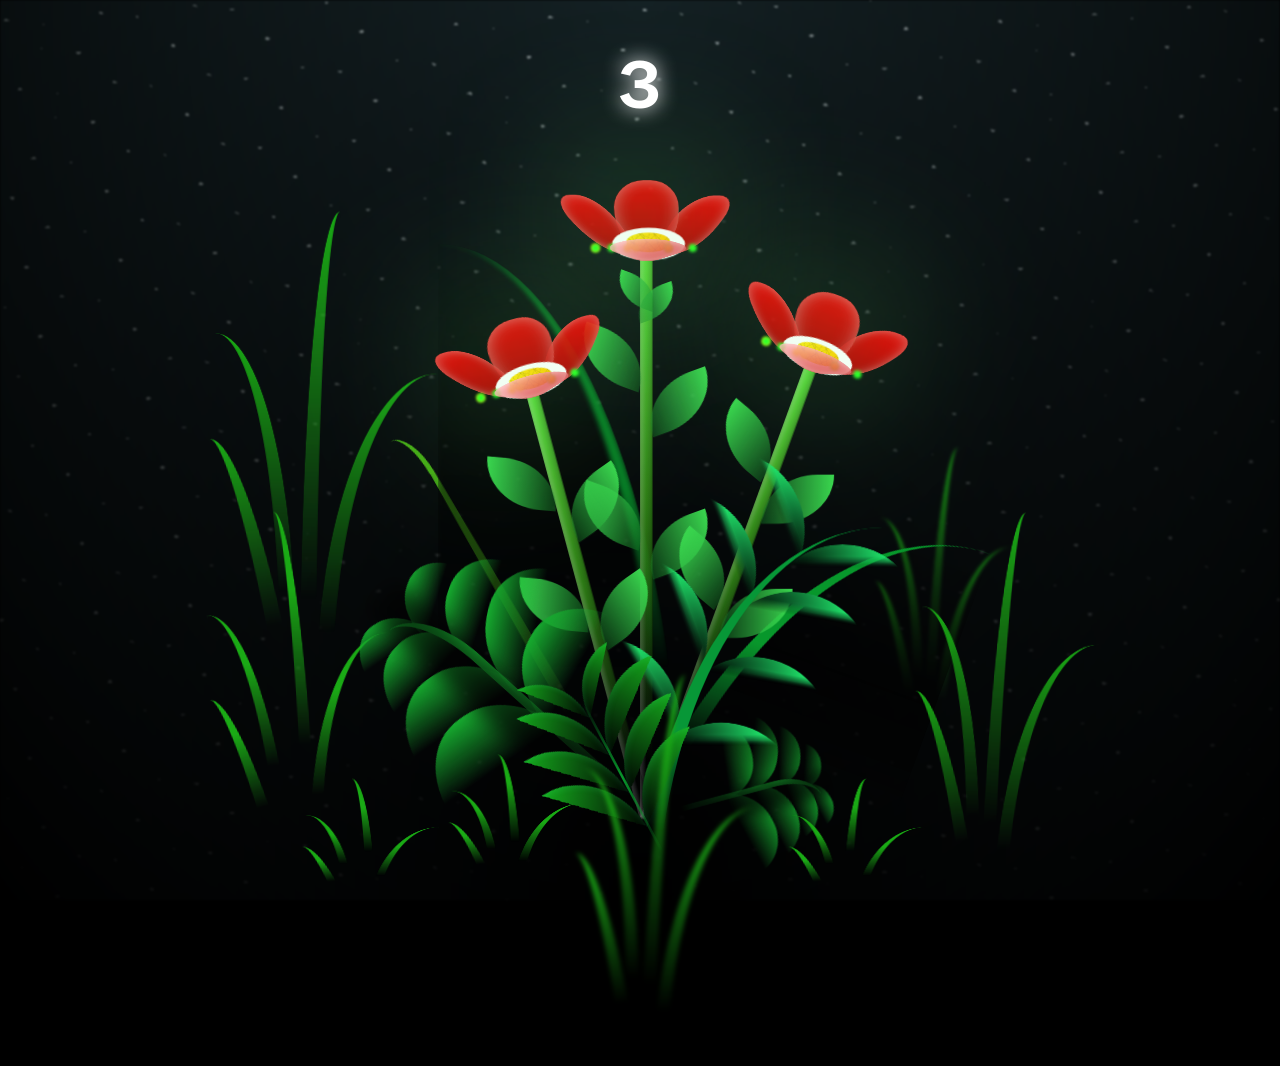
==== flower.html @ 524aa18c "init" ====
<!DOCTYPE html>
<html lang="en">

<head>
  <meta charset="UTF-8">
  <meta http-equiv="X-UA-Compatible" content="IE=edge">
  <meta name="viewport" content="width=device-width, initial-scale=1.0">
  <link rel="shortcut icon" href="images/flowers.png" type="image/x-icon">
  <link rel="stylesheet" href="css/style.css">

  <!-- Document Title -->
  <title>Flowers</title>
</head>

<body class="not-loaded">
  <!-- Background -->
  <div class="night"></div>

  <!-- Flower -->
  <div class="flowers">
    <div class="flower flower--1">
      <div class="flower__leafs flower__leafs--1">
        <div class="flower__leaf flower__leaf--1"></div>
        <div class="flower__leaf flower__leaf--2"></div>
        <div class="flower__leaf flower__leaf--3"></div>
        <div class="flower__leaf flower__leaf--4"></div>
        <div class="flower__white-circle"></div>

        <div class="flower__light flower__light--1"></div>
        <div class="flower__light flower__light--2"></div>
        <div class="flower__light flower__light--3"></div>
        <div class="flower__light flower__light--4"></div>
        <div class="flower__light flower__light--5"></div>
        <div class="flower__light flower__light--6"></div>
        <div class="flower__light flower__light--7"></div>
        <div class="flower__light flower__light--8"></div>

      </div>
      <div class="flower__line">
        <div class="flower__line__leaf flower__line__leaf--1"></div>
        <div class="flower__line__leaf flower__line__leaf--2"></div>
        <div class="flower__line__leaf flower__line__leaf--3"></div>
        <div class="flower__line__leaf flower__line__leaf--4"></div>
        <div class="flower__line__leaf flower__line__leaf--5"></div>
        <div class="flower__line__leaf flower__line__leaf--6"></div>
      </div>
    </div>

    <div class="flower flower--2">
      <div class="flower__leafs flower__leafs--2">
        <div class="flower__leaf flower__leaf--1"></div>
        <div class="flower__leaf flower__leaf--2"></div>
        <div class="flower__leaf flower__leaf--3"></div>
        <div class="flower__leaf flower__leaf--4"></div>
        <div class="flower__white-circle"></div>

        <div class="flower__light flower__light--1"></div>
        <div class="flower__light flower__light--2"></div>
        <div class="flower__light flower__light--3"></div>
        <div class="flower__light flower__light--4"></div>
        <div class="flower__light flower__light--5"></div>
        <div class="flower__light flower__light--6"></div>
        <div class="flower__light flower__light--7"></div>
        <div class="flower__light flower__light--8"></div>

      </div>
      <div class="flower__line">
        <div class="flower__line__leaf flower__line__leaf--1"></div>
        <div class="flower__line__leaf flower__line__leaf--2"></div>
        <div class="flower__line__leaf flower__line__leaf--3"></div>
        <div class="flower__line__leaf flower__line__leaf--4"></div>
      </div>
    </div>

    <div class="flower flower--3">
      <div class="flower__leafs flower__leafs--3">
        <div class="flower__leaf flower__leaf--1"></div>
        <div class="flower__leaf flower__leaf--2"></div>
        <div class="flower__leaf flower__leaf--3"></div>
        <div class="flower__leaf flower__leaf--4"></div>
        <div class="flower__white-circle"></div>

        <div class="flower__light flower__light--1"></div>
        <div class="flower__light flower__light--2"></div>
        <div class="flower__light flower__light--3"></div>
        <div class="flower__light flower__light--4"></div>
        <div class="flower__light flower__light--5"></div>
        <div class="flower__light flower__light--6"></div>
        <div class="flower__light flower__light--7"></div>
        <div class="flower__light flower__light--8"></div>

      </div>
      <div class="flower__line">
        <div class="flower__line__leaf flower__line__leaf--1"></div>
        <div class="flower__line__leaf flower__line__leaf--2"></div>
        <div class="flower__line__leaf flower__line__leaf--3"></div>
        <div class="flower__line__leaf flower__line__leaf--4"></div>
      </div>
    </div>

    <div class="grow-ans" style="--d:1.2s">
      <div class="flower__g-long">
        <div class="flower__g-long__top"></div>
        <div class="flower__g-long__bottom"></div>
      </div>
    </div>

    <div class="growing-grass">
      <div class="flower__grass flower__grass--1">
        <div class="flower__grass--top"></div>
        <div class="flower__grass--bottom"></div>
        <div class="flower__grass__leaf flower__grass__leaf--1"></div>
        <div class="flower__grass__leaf flower__grass__leaf--2"></div>
        <div class="flower__grass__leaf flower__grass__leaf--3"></div>
        <div class="flower__grass__leaf flower__grass__leaf--4"></div>
        <div class="flower__grass__leaf flower__grass__leaf--5"></div>
        <div class="flower__grass__leaf flower__grass__leaf--6"></div>
        <div class="flower__grass__leaf flower__grass__leaf--7"></div>
        <div class="flower__grass__leaf flower__grass__leaf--8"></div>
        <div class="flower__grass__overlay"></div>
      </div>
    </div>

    <div class="growing-grass">
      <div class="flower__grass flower__grass--2">
        <div class="flower__grass--top"></div>
        <div class="flower__grass--bottom"></div>
        <div class="flower__grass__leaf flower__grass__leaf--1"></div>
        <div class="flower__grass__leaf flower__grass__leaf--2"></div>
        <div class="flower__grass__leaf flower__grass__leaf--3"></div>
        <div class="flower__grass__leaf flower__grass__leaf--4"></div>
        <div class="flower__grass__leaf flower__grass__leaf--5"></div>
        <div class="flower__grass__leaf flower__grass__leaf--6"></div>
        <div class="flower__grass__leaf flower__grass__leaf--7"></div>
        <div class="flower__grass__leaf flower__grass__leaf--8"></div>
        <div class="flower__grass__overlay"></div>
      </div>
    </div>

    <div class="grow-ans" style="--d:2.4s">
      <div class="flower__g-right flower__g-right--1">
        <div class="leaf"></div>
      </div>
    </div>

    <div class="grow-ans" style="--d:2.8s">
      <div class="flower__g-right flower__g-right--2">
        <div class="leaf"></div>
      </div>
    </div>

    <div class="grow-ans" style="--d:2.8s">
      <div class="flower__g-front">
        <div class="flower__g-front__leaf-wrapper flower__g-front__leaf-wrapper--1">
          <div class="flower__g-front__leaf"></div>
        </div>
        <div class="flower__g-front__leaf-wrapper flower__g-front__leaf-wrapper--2">
          <div class="flower__g-front__leaf"></div>
        </div>
        <div class="flower__g-front__leaf-wrapper flower__g-front__leaf-wrapper--3">
          <div class="flower__g-front__leaf"></div>
        </div>
        <div class="flower__g-front__leaf-wrapper flower__g-front__leaf-wrapper--4">
          <div class="flower__g-front__leaf"></div>
        </div>
        <div class="flower__g-front__leaf-wrapper flower__g-front__leaf-wrapper--5">
          <div class="flower__g-front__leaf"></div>
        </div>
        <div class="flower__g-front__leaf-wrapper flower__g-front__leaf-wrapper--6">
          <div class="flower__g-front__leaf"></div>
        </div>
        <div class="flower__g-front__leaf-wrapper flower__g-front__leaf-wrapper--7">
          <div class="flower__g-front__leaf"></div>
        </div>
        <div class="flower__g-front__leaf-wrapper flower__g-front__leaf-wrapper--8">
          <div class="flower__g-front__leaf"></div>
        </div>
        <div class="flower__g-front__line"></div>
      </div>
    </div>

    <div class="grow-ans" style="--d:3.2s">
      <div class="flower__g-fr">
        <div class="leaf"></div>
        <div class="flower__g-fr__leaf flower__g-fr__leaf--1"></div>
        <div class="flower__g-fr__leaf flower__g-fr__leaf--2"></div>
        <div class="flower__g-fr__leaf flower__g-fr__leaf--3"></div>
        <div class="flower__g-fr__leaf flower__g-fr__leaf--4"></div>
        <div class="flower__g-fr__leaf flower__g-fr__leaf--5"></div>
        <div class="flower__g-fr__leaf flower__g-fr__leaf--6"></div>
        <div class="flower__g-fr__leaf flower__g-fr__leaf--7"></div>
        <div class="flower__g-fr__leaf flower__g-fr__leaf--8"></div>
      </div>
    </div>

    <div class="long-g long-g--0">
      <div class="grow-ans" style="--d:3s">
        <div class="leaf leaf--0"></div>
      </div>
      <div class="grow-ans" style="--d:2.2s">
        <div class="leaf leaf--1"></div>
      </div>
      <div class="grow-ans" style="--d:3.4s">
        <div class="leaf leaf--2"></div>
      </div>
      <div class="grow-ans" style="--d:3.6s">
        <div class="leaf leaf--3"></div>
      </div>
    </div>

    <div class="long-g long-g--1">
      <div class="grow-ans" style="--d:3.6s">
        <div class="leaf leaf--0"></div>
      </div>
      <div class="grow-ans" style="--d:3.8s">
        <div class="leaf leaf--1"></div>
      </div>
      <div class="grow-ans" style="--d:4s">
        <div class="leaf leaf--2"></div>
      </div>
      <div class="grow-ans" style="--d:4.2s">
        <div class="leaf leaf--3"></div>
      </div>
    </div>

    <div class="long-g long-g--2">
      <div class="grow-ans" style="--d:4s">
        <div class="leaf leaf--0"></div>
      </div>
      <div class="grow-ans" style="--d:4.2s">
        <div class="leaf leaf--1"></div>
      </div>
      <div class="grow-ans" style="--d:4.4s">
        <div class="leaf leaf--2"></div>
      </div>
      <div class="grow-ans" style="--d:4.6s">
        <div class="leaf leaf--3"></div>
      </div>
    </div>

    <div class="long-g long-g--3">
      <div class="grow-ans" style="--d:4s">
        <div class="leaf leaf--0"></div>
      </div>
      <div class="grow-ans" style="--d:4.2s">
        <div class="leaf leaf--1"></div>
      </div>
      <div class="grow-ans" style="--d:3s">
        <div class="leaf leaf--2"></div>
      </div>
      <div class="grow-ans" style="--d:3.6s">
        <div class="leaf leaf--3"></div>
      </div>
    </div>

    <div class="long-g long-g--4">
      <div class="grow-ans" style="--d:4s">
        <div class="leaf leaf--0"></div>
      </div>
      <div class="grow-ans" style="--d:4.2s">
        <div class="leaf leaf--1"></div>
      </div>
      <div class="grow-ans" style="--d:3s">
        <div class="leaf leaf--2"></div>
      </div>
      <div class="grow-ans" style="--d:3.6s">
        <div class="leaf leaf--3"></div>
      </div>
    </div>

    <div class="long-g long-g--5">
      <div class="grow-ans" style="--d:4s">
        <div class="leaf leaf--0"></div>
      </div>
      <div class="grow-ans" style="--d:4.2s">
        <div class="leaf leaf--1"></div>
      </div>
      <div class="grow-ans" style="--d:3s">
        <div class="leaf leaf--2"></div>
      </div>
      <div class="grow-ans" style="--d:3.6s">
        <div class="leaf leaf--3"></div>
      </div>
    </div>

    <div class="long-g long-g--6">
      <div class="grow-ans" style="--d:4.2s">
        <div class="leaf leaf--0"></div>
      </div>
      <div class="grow-ans" style="--d:4.4s">
        <div class="leaf leaf--1"></div>
      </div>
      <div class="grow-ans" style="--d:4.6s">
        <div class="leaf leaf--2"></div>
      </div>
      <div class="grow-ans" style="--d:4.8s">
        <div class="leaf leaf--3"></div>
      </div>
    </div>

    <div class="long-g long-g--7">
      <div class="grow-ans" style="--d:3s">
        <div class="leaf leaf--0"></div>
      </div>
      <div class="grow-ans" style="--d:3.2s">
        <div class="leaf leaf--1"></div>
      </div>
      <div class="grow-ans" style="--d:3.5s">
        <div class="leaf leaf--2"></div>
      </div>
      <div class="grow-ans" style="--d:3.6s">
        <div class="leaf leaf--3"></div>
      </div>
    </div>
  </div>

  <!-- Title -->
  <h1 class="title"><span id="title"></span></h1>
</body>

</html>

<!-- Import Javascript -->
<script src="js/main.js"></script>
---- css/style.css ----
*,
*::after,
*::before {
  padding: 0;
  margin: 0;
  box-sizing: border-box;
}

:root {
  --dark-color: #000;
}

.title {
  position: absolute;
  width: 100%;
  text-align: center;
  margin-top: 50px;
  top: 0;
  left: 0;
  color: white;
  font-family: 'Courier New', Courier, monospace;
  font-size: 70px;
  text-shadow: 0px 0px 20px white;
}

body {
  display: flex;
  align-items: flex-end;
  justify-content: center;
  min-height: 100vh;
  background-color: var(--dark-color);
  overflow: hidden;
  perspective: 1000px;
}

.night {
  position: fixed;
  left: 50%;
  top: 0;
  transform: translateX(-50%);
  width: 100%;
  height: 100%;
  filter: blur(0.1vmin);
  background-image: radial-gradient(ellipse at top, transparent 0%, var(--dark-color)), radial-gradient(ellipse at bottom, var(--dark-color), rgba(145, 233, 255, 0.2)), repeating-linear-gradient(220deg, rgb(0, 0, 0) 0px, rgb(0, 0, 0) 19px, transparent 19px, transparent 22px), repeating-linear-gradient(189deg, rgb(0, 0, 0) 0px, rgb(0, 0, 0) 19px, transparent 19px, transparent 22px), repeating-linear-gradient(148deg, rgb(0, 0, 0) 0px, rgb(0, 0, 0) 19px, transparent 19px, transparent 22px), linear-gradient(90deg, rgb(255, 255, 250), rgb(240, 240, 240));
}

.flowers {
  position: relative;
  transform: scale(0.9);
}

.flower {
  position: absolute;
  bottom: 10vmin;
  transform-origin: bottom center;
  z-index: 10;
  --fl-speed: 0.8s;
}

.flower--1 {
  animation: moving-flower-1 4s linear infinite;
}

.flower--1 .flower__line {
  height: 70vmin;
  animation-delay: 0.3s;
}

.flower--1 .flower__line__leaf--1 {
  animation: blooming-leaf-right var(--fl-speed) 1.6s backwards;
}

.flower--1 .flower__line__leaf--2 {
  animation: blooming-leaf-right var(--fl-speed) 1.4s backwards;
}

.flower--1 .flower__line__leaf--3 {
  animation: blooming-leaf-left var(--fl-speed) 1.2s backwards;
}

.flower--1 .flower__line__leaf--4 {
  animation: blooming-leaf-left var(--fl-speed) 1s backwards;
}

.flower--1 .flower__line__leaf--5 {
  animation: blooming-leaf-right var(--fl-speed) 1.8s backwards;
}

.flower--1 .flower__line__leaf--6 {
  animation: blooming-leaf-left var(--fl-speed) 2s backwards;
}

.flower--2 {
  left: 50%;
  transform: rotate(20deg);
  animation: moving-flower-2 4s linear infinite;
}

.flower--2 .flower__line {
  height: 60vmin;
  animation-delay: 0.6s;
}

.flower--2 .flower__line__leaf--1 {
  animation: blooming-leaf-right var(--fl-speed) 1.9s backwards;
}

.flower--2 .flower__line__leaf--2 {
  animation: blooming-leaf-right var(--fl-speed) 1.7s backwards;
}

.flower--2 .flower__line__leaf--3 {
  animation: blooming-leaf-left var(--fl-speed) 1.5s backwards;
}

.flower--2 .flower__line__leaf--4 {
  animation: blooming-leaf-left var(--fl-speed) 1.3s backwards;
}

.flower--3 {
  left: 50%;
  transform: rotate(-15deg);
  animation: moving-flower-3 4s linear infinite;
}

.flower--3 .flower__line {
  animation-delay: 0.9s;
}

.flower--3 .flower__line__leaf--1 {
  animation: blooming-leaf-right var(--fl-speed) 2.5s backwards;
}

.flower--3 .flower__line__leaf--2 {
  animation: blooming-leaf-right var(--fl-speed) 2.3s backwards;
}

.flower--3 .flower__line__leaf--3 {
  animation: blooming-leaf-left var(--fl-speed) 2.1s backwards;
}

.flower--3 .flower__line__leaf--4 {
  animation: blooming-leaf-left var(--fl-speed) 1.9s backwards;
}

.flower__leafs {
  position: relative;
  animation: blooming-flower 2s backwards;
}

.flower__leafs--1 {
  animation-delay: 1.1s;
}

.flower__leafs--2 {
  animation-delay: 1.4s;
}

.flower__leafs--3 {
  animation-delay: 1.7s;
}

.flower__leafs::after {
  content: "";
  position: absolute;
  left: 0;
  top: 0;
  transform: translate(-50%, -100%);
  width: 8vmin;
  height: 8vmin;
  background-color: #6bff7f;
  filter: blur(10vmin);
}

.flower__leaf {
  position: absolute;
  bottom: 0;
  left: 50%;
  width: 8vmin;
  height: 11vmin;
  border-radius: 51% 49% 47% 53%/44% 45% 55% 69%;
  background-color: #a7ffbd;
  background-image: linear-gradient(to top, #b60000, #ff0000);
  transform-origin: bottom center;
  opacity: 0.9;
  box-shadow: inset 0 0 2vmin rgba(255, 255, 255, 0.5);
}

.flower__leaf--1 {
  transform: translate(-10%, 1%) rotateY(40deg) rotateX(-50deg);
}

.flower__leaf--2 {
  transform: translate(-50%, -4%) rotateX(40deg);
}

.flower__leaf--3 {
  transform: translate(-90%, 0%) rotateY(45deg) rotateX(50deg);
}

.flower__leaf--4 {
  width: 8vmin;
  height: 8vmin;
  transform-origin: bottom left;
  border-radius: 4vmin 10vmin 4vmin 4vmin;
  transform: translate(0%, 18%) rotateX(70deg) rotate(-43deg);
  background-image: linear-gradient(to top, #d63939, #ffa7a7);
  z-index: 1;
  opacity: 0.8;
  -webkit-transform: translate(0%, 18%) rotateX(70deg) rotate(-43deg);
  -moz-transform: translate(0%, 18%) rotateX(70deg) rotate(-43deg);
  -ms-transform: translate(0%, 18%) rotateX(70deg) rotate(-43deg);
  -o-transform: translate(0%, 18%) rotateX(70deg) rotate(-43deg);
}

.flower__white-circle {
  position: absolute;
  left: -3.5vmin;
  top: -3vmin;
  width: 9vmin;
  height: 4vmin;
  border-radius: 50%;
  background-color: #fff;
}

.flower__white-circle::after {
  content: "";
  position: absolute;
  left: 50%;
  top: 45%;
  transform: translate(-50%, -50%);
  width: 60%;
  height: 60%;
  border-radius: inherit;
  background-image: repeating-linear-gradient(135deg, rgba(0, 0, 0, 0.03) 0px, rgba(0, 0, 0, 0.03) 1px, transparent 1px, transparent 12px), repeating-linear-gradient(45deg, rgba(0, 0, 0, 0.03) 0px, rgba(0, 0, 0, 0.03) 1px, transparent 1px, transparent 12px), repeating-linear-gradient(67.5deg, rgba(0, 0, 0, 0.03) 0px, rgba(0, 0, 0, 0.03) 1px, transparent 1px, transparent 12px), repeating-linear-gradient(135deg, rgba(0, 0, 0, 0.03) 0px, rgba(0, 0, 0, 0.03) 1px, transparent 1px, transparent 12px), repeating-linear-gradient(45deg, rgba(0, 0, 0, 0.03) 0px, rgba(0, 0, 0, 0.03) 1px, transparent 1px, transparent 12px), repeating-linear-gradient(112.5deg, rgba(0, 0, 0, 0.03) 0px, rgba(0, 0, 0, 0.03) 1px, transparent 1px, transparent 12px), repeating-linear-gradient(112.5deg, rgba(0, 0, 0, 0.03) 0px, rgba(0, 0, 0, 0.03) 1px, transparent 1px, transparent 12px), repeating-linear-gradient(45deg, rgba(0, 0, 0, 0.03) 0px, rgba(0, 0, 0, 0.03) 1px, transparent 1px, transparent 12px), repeating-linear-gradient(22.5deg, rgba(0, 0, 0, 0.03) 0px, rgba(0, 0, 0, 0.03) 1px, transparent 1px, transparent 12px), repeating-linear-gradient(45deg, rgba(0, 0, 0, 0.03) 0px, rgba(0, 0, 0, 0.03) 1px, transparent 1px, transparent 12px), repeating-linear-gradient(22.5deg, rgba(0, 0, 0, 0.03) 0px, rgba(0, 0, 0, 0.03) 1px, transparent 1px, transparent 12px), repeating-linear-gradient(135deg, rgba(0, 0, 0, 0.03) 0px, rgba(0, 0, 0, 0.03) 1px, transparent 1px, transparent 12px), repeating-linear-gradient(157.5deg, rgba(0, 0, 0, 0.03) 0px, rgba(0, 0, 0, 0.03) 1px, transparent 1px, transparent 12px), repeating-linear-gradient(67.5deg, rgba(0, 0, 0, 0.03) 0px, rgba(0, 0, 0, 0.03) 1px, transparent 1px, transparent 12px), repeating-linear-gradient(67.5deg, rgba(0, 0, 0, 0.03) 0px, rgba(0, 0, 0, 0.03) 1px, transparent 1px, transparent 12px), linear-gradient(90deg, rgb(255, 235, 18), rgb(255, 206, 0));
}

.flower__line {
  height: 55vmin;
  width: 1.5vmin;
  background-image: linear-gradient(to left, rgba(0, 0, 0, 0.2), transparent, rgba(255, 255, 255, 0.2)), linear-gradient(to top, transparent 10%, #2c7a14, #58d639);
  box-shadow: inset 0 0 2px rgba(0, 0, 0, 0.5);
  animation: grow-flower-tree 4s backwards;
}

.flower__line__leaf {
  --w: 7vmin;
  --h: calc(var(--w) + 2vmin);
  position: absolute;
  top: 20%;
  left: 90%;
  width: var(--w);
  height: var(--h);
  border-top-right-radius: var(--h);
  border-bottom-left-radius: var(--h);
  background-image: linear-gradient(to top, rgba(20, 122, 37, 0.4), #39d64e);
}

.flower__line__leaf--1 {
  transform: rotate(70deg) rotateY(30deg);
}

.flower__line__leaf--2 {
  top: 45%;
  transform: rotate(70deg) rotateY(30deg);
}

.flower__line__leaf--3,
.flower__line__leaf--4,
.flower__line__leaf--6 {
  border-top-right-radius: 0;
  border-bottom-left-radius: 0;
  border-top-left-radius: var(--h);
  border-bottom-right-radius: var(--h);
  left: -460%;
  top: 12%;
  transform: rotate(-70deg) rotateY(30deg);
}

.flower__line__leaf--4 {
  top: 40%;
}

.flower__line__leaf--5 {
  top: 0;
  transform-origin: left;
  transform: rotate(70deg) rotateY(30deg) scale(0.6);
}

.flower__line__leaf--6 {
  top: -2%;
  left: -450%;
  transform-origin: right;
  transform: rotate(-70deg) rotateY(30deg) scale(0.6);
}

.flower__light {
  position: absolute;
  bottom: 0vmin;
  width: 1vmin;
  height: 1vmin;
  background-color: rgb(255, 251, 0);
  border-radius: 50%;
  filter: blur(0.2vmin);
  animation: light-ans 4s linear infinite backwards;
}

.flower__light:nth-child(odd) {
  background-color: #2aff23;
}

.flower__light--1 {
  left: -2vmin;
  animation-delay: 1s;
}

.flower__light--2 {
  left: 3vmin;
  animation-delay: 0.5s;
}

.flower__light--3 {
  left: -6vmin;
  animation-delay: 0.3s;
}

.flower__light--4 {
  left: 6vmin;
  animation-delay: 0.9s;
}

.flower__light--5 {
  left: -1vmin;
  animation-delay: 1.5s;
}

.flower__light--6 {
  left: -4vmin;
  animation-delay: 3s;
}

.flower__light--7 {
  left: 3vmin;
  animation-delay: 2s;
}

.flower__light--8 {
  left: -6vmin;
  animation-delay: 3.5s;
}

.flower__grass {
  --c: #15aa2e;
  --line-w: 1.5vmin;
  position: absolute;
  bottom: 12vmin;
  left: -7vmin;
  display: flex;
  flex-direction: column;
  align-items: flex-end;
  z-index: 20;
  transform-origin: bottom center;
  transform: rotate(-48deg) rotateY(40deg);
}

.flower__grass--1 {
  animation: moving-grass 2s linear infinite;
}

.flower__grass--2 {
  left: 2vmin;
  bottom: 10vmin;
  transform: scale(0.5) rotate(75deg) rotateX(10deg) rotateY(-200deg);
  opacity: 0.8;
  z-index: 0;
  animation: moving-grass--2 1.5s linear infinite;
}

.flower__grass--top {
  width: 7vmin;
  height: 10vmin;
  border-top-right-radius: 100%;
  border-right: var(--line-w) solid var(--c);
  transform-origin: bottom center;
  transform: rotate(-2deg);
}

.flower__grass--bottom {
  margin-top: -2px;
  width: var(--line-w);
  height: 25vmin;
  background-image: linear-gradient(to top, transparent, var(--c));
}

.flower__grass__leaf {
  --size: 10vmin;
  position: absolute;
  width: calc(var(--size) * 2.1);
  height: var(--size);
  border-top-left-radius: var(--size);
  border-top-right-radius: var(--size);
  background-image: linear-gradient(to top, transparent, transparent 30%, var(--c));
  z-index: 100;
}

.flower__grass__leaf--1 {
  top: -6%;
  left: 30%;
  --size: 6vmin;
  transform: rotate(-20deg);
  animation: growing-grass-ans--1 2s 2.6s backwards;
}

@keyframes growing-grass-ans--1 {
  0% {
    transform-origin: bottom left;
    transform: rotate(-20deg) scale(0);
  }
}

.flower__grass__leaf--2 {
  top: -5%;
  left: -110%;
  --size: 6vmin;
  transform: rotate(10deg);
  animation: growing-grass-ans--2 2s 2.4s linear backwards;
}

@keyframes growing-grass-ans--2 {
  0% {
    transform-origin: bottom right;
    transform: rotate(10deg) scale(0);
  }
}

.flower__grass__leaf--3 {
  top: 5%;
  left: 60%;
  --size: 8vmin;
  transform: rotate(-18deg) rotateX(-20deg);
  animation: growing-grass-ans--3 2s 2.2s linear backwards;
}

@keyframes growing-grass-ans--3 {
  0% {
    transform-origin: bottom left;
    transform: rotate(-18deg) rotateX(-20deg) scale(0);
  }
}

.flower__grass__leaf--4 {
  top: 6%;
  left: -135%;
  --size: 8vmin;
  transform: rotate(2deg);
  animation: growing-grass-ans--4 2s 2s linear backwards;
}

@keyframes growing-grass-ans--4 {
  0% {
    transform-origin: bottom right;
    transform: rotate(2deg) scale(0);
  }
}

.flower__grass__leaf--5 {
  top: 20%;
  left: 60%;
  --size: 10vmin;
  transform: rotate(-24deg) rotateX(-20deg);
  animation: growing-grass-ans--5 2s 1.8s linear backwards;
}

@keyframes growing-grass-ans--5 {
  0% {
    transform-origin: bottom left;
    transform: rotate(-24deg) rotateX(-20deg) scale(0);
  }
}

.flower__grass__leaf--6 {
  top: 22%;
  left: -180%;
  --size: 10vmin;
  transform: rotate(10deg);
  animation: growing-grass-ans--6 2s 1.6s linear backwards;
}

@keyframes growing-grass-ans--6 {
  0% {
    transform-origin: bottom right;
    transform: rotate(10deg) scale(0);
  }
}

.flower__grass__leaf--7 {
  top: 39%;
  left: 70%;
  --size: 10vmin;
  transform: rotate(-10deg);
  animation: growing-grass-ans--7 2s 1.4s linear backwards;
}

@keyframes growing-grass-ans--7 {
  0% {
    transform-origin: bottom left;
    transform: rotate(-10deg) scale(0);
  }
}

.flower__grass__leaf--8 {
  top: 40%;
  left: -215%;
  --size: 11vmin;
  transform: rotate(10deg);
  animation: growing-grass-ans--8 2s 1.2s linear backwards;
}

@keyframes growing-grass-ans--8 {
  0% {
    transform-origin: bottom right;
    transform: rotate(10deg) scale(0);
  }
}

.flower__grass__overlay {
  position: absolute;
  top: -10%;
  right: 0%;
  width: 100%;
  height: 100%;
  background-color: rgba(0, 0, 0, 0.6);
  filter: blur(1.5vmin);
  z-index: 100;
}

.flower__g-long {
  --w: 2vmin;
  --h: 6vmin;
  --c: #44aa15;
  position: absolute;
  bottom: 10vmin;
  left: -3vmin;
  transform-origin: bottom center;
  transform: rotate(-30deg) rotateY(-20deg);
  display: flex;
  flex-direction: column;
  align-items: flex-end;
  animation: flower-g-long-ans 3s linear infinite;
}

@keyframes flower-g-long-ans {

  0%,
  100% {
    transform: rotate(-30deg) rotateY(-20deg);
  }

  50% {
    transform: rotate(-32deg) rotateY(-20deg);
  }
}

.flower__g-long__top {
  top: calc(var(--h) * -1);
  width: calc(var(--w) + 1vmin);
  height: var(--h);
  border-top-right-radius: 100%;
  border-right: 0.7vmin solid var(--c);
  transform: translate(-0.7vmin, 1vmin);
}

.flower__g-long__bottom {
  width: var(--w);
  height: 50vmin;
  transform-origin: bottom center;
  background-image: linear-gradient(to top, transparent 30%, var(--c));
  box-shadow: inset 0 0 2px rgba(0, 0, 0, 0.5);
  -webkit-clip-path: polygon(35% 0, 65% 1%, 100% 100%, 0% 100%);
  clip-path: polygon(35% 0, 65% 1%, 100% 100%, 0% 100%);
}

.flower__g-right {
  position: absolute;
  bottom: 6vmin;
  left: -2vmin;
  transform-origin: bottom left;
  transform: rotate(20deg);
}

.flower__g-right .leaf {
  width: 30vmin;
  height: 50vmin;
  border-top-left-radius: 100%;
  border-left: 2vmin solid #07972b;
  background-image: linear-gradient(to bottom, transparent, var(--dark-color) 60%);
  -webkit-mask-image: linear-gradient(to top, transparent 30%, #079097 60%);
}

.flower__g-right--1 {
  animation: flower-g-right-ans 2.5s linear infinite;
}

.flower__g-right--2 {
  left: 5vmin;
  transform: rotateY(-180deg);
  animation: flower-g-right-ans--2 3s linear infinite;
}

.flower__g-right--2 .leaf {
  height: 75vmin;
  filter: blur(0.3vmin);
  opacity: 0.8;
}

@keyframes flower-g-right-ans {

  0%,
  100% {
    transform: rotate(20deg);
  }

  50% {
    transform: rotate(24deg) rotateX(-20deg);
  }
}

@keyframes flower-g-right-ans--2 {

  0%,
  100% {
    transform: rotateY(-180deg) rotate(0deg) rotateX(-20deg);
  }

  50% {
    transform: rotateY(-180deg) rotate(6deg) rotateX(-20deg);
  }
}

.flower__g-front {
  position: absolute;
  bottom: 6vmin;
  left: 2.5vmin;
  z-index: 100;
  transform-origin: bottom center;
  transform: rotate(-28deg) rotateY(30deg) scale(1.04);
  animation: flower__g-front-ans 2s linear infinite;
}

@keyframes flower__g-front-ans {

  0%,
  100% {
    transform: rotate(-28deg) rotateY(30deg) scale(1.04);
  }

  50% {
    transform: rotate(-35deg) rotateY(40deg) scale(1.04);
  }
}

.flower__g-front__line {
  width: 0.3vmin;
  height: 20vmin;
  background-image: linear-gradient(to top, transparent, #07972b, transparent 100%);
  position: relative;
}

.flower__g-front__leaf-wrapper {
  position: absolute;
  top: 0;
  left: 0;
  transform-origin: bottom left;
  transform: rotate(10deg);
}

.flower__g-front__leaf-wrapper:nth-child(even) {
  left: 0vmin;
  transform: rotateY(-180deg) rotate(5deg);
  animation: flower__g-front__leaf-left-ans 1s ease-in backwards;
}

.flower__g-front__leaf-wrapper:nth-child(odd) {
  animation: flower__g-front__leaf-ans 1s ease-in backwards;
}

.flower__g-front__leaf-wrapper--1 {
  top: -8vmin;
  transform: scale(0.7);
  animation: flower__g-front__leaf-ans 1s 5.5s ease-in backwards !important;
}

.flower__g-front__leaf-wrapper--2 {
  top: -8vmin;
  transform: rotateY(-180deg) scale(0.7) !important;
  animation: flower__g-front__leaf-left-ans-2 1s 4.6s ease-in backwards !important;
}

.flower__g-front__leaf-wrapper--3 {
  top: -3vmin;
  animation: flower__g-front__leaf-ans 1s 4.6s ease-in backwards;
}

.flower__g-front__leaf-wrapper--4 {
  top: -3vmin;
  transform: rotateY(-180deg) scale(0.9) !important;
  animation: flower__g-front__leaf-left-ans-2 1s 4.6s ease-in backwards !important;
}

@keyframes flower__g-front__leaf-left-ans-2 {
  0% {
    transform: rotateY(-180deg) scale(0);
  }
}

.flower__g-front__leaf-wrapper--5,
.flower__g-front__leaf-wrapper--6 {
  top: 2vmin;
}

.flower__g-front__leaf-wrapper--7,
.flower__g-front__leaf-wrapper--8 {
  top: 6.5vmin;
}

.flower__g-front__leaf-wrapper--2 {
  animation-delay: 5.2s !important;
}

.flower__g-front__leaf-wrapper--3 {
  animation-delay: 4.9s !important;
}

.flower__g-front__leaf-wrapper--5 {
  animation-delay: 4.3s !important;
}

.flower__g-front__leaf-wrapper--6 {
  animation-delay: 4.1s !important;
}

.flower__g-front__leaf-wrapper--7 {
  animation-delay: 3.8s !important;
}

.flower__g-front__leaf-wrapper--8 {
  animation-delay: 3.5s !important;
}

@keyframes flower__g-front__leaf-ans {
  0% {
    transform: rotate(10deg) scale(0);
  }
}

@keyframes flower__g-front__leaf-left-ans {
  0% {
    transform: rotateY(-180deg) rotate(5deg) scale(0);
  }
}

.flower__g-front__leaf {
  width: 10vmin;
  height: 10vmin;
  border-radius: 100% 0% 0% 100%/100% 100% 0% 0%;
  box-shadow: inset 0 2px 1vmin hsla(143, 97%, 58%, 0.2);
  background-image: linear-gradient(to bottom left, transparent, var(--dark-color)), linear-gradient(to bottom right, #15aa1d 50%, transparent 50%, transparent);
  -webkit-mask-image: linear-gradient(to bottom right, #15aa29 50%, transparent 50%, transparent);
  mask-image: linear-gradient(to bottom right, #15aa4e 50%, transparent 50%, transparent);
}

.flower__g-fr {
  position: absolute;
  bottom: -4vmin;
  left: vmin;
  transform-origin: bottom left;
  z-index: 10;
  animation: flower__g-fr-ans 2s linear infinite;
}

@keyframes flower__g-fr-ans {

  0%,
  100% {
    transform: rotate(2deg);
  }

  50% {
    transform: rotate(4deg);
    -webkit-transform: rotate(4deg);
    -moz-transform: rotate(4deg);
    -ms-transform: rotate(4deg);
    -o-transform: rotate(4deg);
  }
}

.flower__g-fr .leaf {
  width: 30vmin;
  height: 50vmin;
  border-top-left-radius: 100%;
  border-left: 2vmin solid #079737;
  -webkit-mask-image: linear-gradient(to top, transparent 25%, #139707 50%);
  position: relative;
  z-index: 1;
}

.flower__g-fr__leaf {
  position: absolute;
  top: 0;
  left: 0;
  width: 10vmin;
  height: 10vmin;
  border-radius: 100% 0% 0% 100%/100% 100% 0% 0%;
  box-shadow: inset 0 2px 1vmin hsla(140, 97%, 58%, 0.2);
  background-image: linear-gradient(to bottom left, transparent, var(--dark-color) 98%), linear-gradient(to bottom right, #23ff77 45%, transparent 50%, transparent);
  -webkit-mask-image: linear-gradient(135deg, #159faa 40%, transparent 50%, transparent);
}

.flower__g-fr__leaf--1 {
  left: 20vmin;
  transform: rotate(45deg);
  animation: flower__g-fr-leaft-ans-1 0.5s 5.2s linear backwards;
}

@keyframes flower__g-fr-leaft-ans-1 {
  0% {
    transform-origin: left;
    transform: rotate(45deg) scale(0);
  }
}

.flower__g-fr__leaf--2 {
  left: 12vmin;
  top: -7vmin;
  transform: rotate(25deg) rotateY(-180deg);
  animation: flower__g-fr-leaft-ans-6 0.5s 5s linear backwards;
}

.flower__g-fr__leaf--3 {
  left: 15vmin;
  top: 6vmin;
  transform: rotate(55deg);
  animation: flower__g-fr-leaft-ans-5 0.5s 4.8s linear backwards;
}

.flower__g-fr__leaf--4 {
  left: 6vmin;
  top: -2vmin;
  transform: rotate(25deg) rotateY(-180deg);
  animation: flower__g-fr-leaft-ans-6 0.5s 4.6s linear backwards;
}

.flower__g-fr__leaf--5 {
  left: 10vmin;
  top: 14vmin;
  transform: rotate(55deg);
  animation: flower__g-fr-leaft-ans-5 0.5s 4.4s linear backwards;
}

@keyframes flower__g-fr-leaft-ans-5 {
  0% {
    transform-origin: left;
    transform: rotate(55deg) scale(0);
  }
}

.flower__g-fr__leaf--6 {
  left: 0vmin;
  top: 6vmin;
  transform: rotate(25deg) rotateY(-180deg);
  animation: flower__g-fr-leaft-ans-6 0.5s 4.2s linear backwards;
}

@keyframes flower__g-fr-leaft-ans-6 {
  0% {
    transform-origin: right;
    transform: rotate(25deg) rotateY(-180deg) scale(0);
  }
}

.flower__g-fr__leaf--7 {
  left: 5vmin;
  top: 22vmin;
  transform: rotate(45deg);
  animation: flower__g-fr-leaft-ans-7 0.5s 4s linear backwards;
}

@keyframes flower__g-fr-leaft-ans-7 {
  0% {
    transform-origin: left;
    transform: rotate(45deg) scale(0);
  }
}

.flower__g-fr__leaf--8 {
  left: -4vmin;
  top: 15vmin;
  transform: rotate(15deg) rotateY(-180deg);
  animation: flower__g-fr-leaft-ans-8 0.5s 3.8s linear backwards;
}

@keyframes flower__g-fr-leaft-ans-8 {
  0% {
    transform-origin: right;
    transform: rotate(15deg) rotateY(-180deg) scale(0);
  }
}

.long-g {
  position: absolute;
  bottom: 25vmin;
  left: -42vmin;
  transform-origin: bottom left;
}

.long-g--1 {
  bottom: 0vmin;
  transform: scale(0.8) rotate(-5deg);
}

.long-g--1 .leaf {
  -webkit-mask-image: linear-gradient(to top, transparent 40%, #079726 80%) !important;
}

.long-g--1 .leaf--1 {
  --w: 5vmin;
  --h: 60vmin;
  left: -2vmin;
  transform: rotate(3deg) rotateY(-180deg);
}

.long-g--2,
.long-g--3 {
  bottom: -3vmin;
  left: -35vmin;
  transform-origin: center;
  transform: scale(0.6) rotateX(60deg);
}

.long-g--2 .leaf,
.long-g--3 .leaf {
  -webkit-mask-image: linear-gradient(to top, transparent 50%, #189707 80%) !important;
}

.long-g--2 .leaf--1,
.long-g--3 .leaf--1 {
  left: -1vmin;
  transform: rotateY(-180deg);
}

.long-g--3 {
  left: -17vmin;
  bottom: 0vmin;
}

.long-g--3 .leaf {
  -webkit-mask-image: linear-gradient(to top, transparent 40%, #07971f 80%) !important;
}

.long-g--4 {
  left: 25vmin;
  bottom: -3vmin;
  transform-origin: center;
  transform: scale(0.6) rotateX(60deg);
}

.long-g--4 .leaf {
  -webkit-mask-image: linear-gradient(to top, transparent 50%, #07971a 80%) !important;
}

.long-g--5 {
  left: 42vmin;
  bottom: 0vmin;
  transform: scale(0.8) rotate(2deg);
}

.long-g--6 {
  left: 0vmin;
  bottom: -20vmin;
  z-index: 100;
  filter: blur(0.3vmin);
  transform: scale(0.8) rotate(2deg);
}

.long-g--7 {
  left: 35vmin;
  bottom: 20vmin;
  z-index: -1;
  filter: blur(0.3vmin);
  transform: scale(0.6) rotate(2deg);
  opacity: 0.7;
}

.long-g .leaf {
  --w: 15vmin;
  --h: 40vmin;
  --c: #1aaa15;
  position: absolute;
  bottom: 0;
  width: var(--w);
  height: var(--h);
  border-top-left-radius: 100%;
  border-left: 2vmin solid var(--c);
  -webkit-mask-image: linear-gradient(to top, transparent 20%, var(--dark-color));
  transform-origin: bottom center;
}

.long-g .leaf--0 {
  left: 2vmin;
  animation: leaf-ans-1 4s linear infinite;
}

.long-g .leaf--1 {
  --w: 5vmin;
  --h: 60vmin;
  animation: leaf-ans-1 4s linear infinite;
}

.long-g .leaf--2 {
  --w: 10vmin;
  --h: 40vmin;
  left: -0.5vmin;
  bottom: 5vmin;
  transform-origin: bottom left;
  transform: rotateY(-180deg);
  animation: leaf-ans-2 3s linear infinite;
}

.long-g .leaf--3 {
  --w: 5vmin;
  --h: 30vmin;
  left: -1vmin;
  bottom: 3.2vmin;
  transform-origin: bottom left;
  transform: rotate(-10deg) rotateY(-180deg);
  animation: leaf-ans-3 3s linear infinite;
}

@keyframes leaf-ans-1 {

  0%,
  100% {
    transform: rotate(-5deg) scale(1);
  }

  50% {
    transform: rotate(5deg) scale(1.1);
  }
}

@keyframes leaf-ans-2 {

  0%,
  100% {
    transform: rotateY(-180deg) rotate(5deg);
  }

  50% {
    transform: rotateY(-180deg) rotate(0deg) scale(1.1);
  }
}

@keyframes leaf-ans-3 {

  0%,
  100% {
    transform: rotate(-10deg) rotateY(-180deg);
  }

  50% {
    transform: rotate(-20deg) rotateY(-180deg);
  }
}

.grow-ans {
  animation: grow-ans 2s var(--d) backwards;
}

@keyframes grow-ans {
  0% {
    transform: scale(0);
    opacity: 0;
  }
}

@keyframes light-ans {
  0% {
    opacity: 0;
    transform: translateY(0vmin);
  }

  25% {
    opacity: 1;
    transform: translateY(-5vmin) translateX(-2vmin);
  }

  50% {
    opacity: 1;
    transform: translateY(-15vmin) translateX(2vmin);
    filter: blur(0.2vmin);
  }

  75% {
    transform: translateY(-20vmin) translateX(-2vmin);
    filter: blur(0.2vmin);
  }

  100% {
    transform: translateY(-30vmin);
    opacity: 0;
    filter: blur(1vmin);
  }
}

@keyframes moving-flower-1 {

  0%,
  100% {
    transform: rotate(2deg);
  }

  50% {
    transform: rotate(-2deg);
  }
}

@keyframes moving-flower-2 {

  0%,
  100% {
    transform: rotate(18deg);
  }

  50% {
    transform: rotate(14deg);
  }
}

@keyframes moving-flower-3 {

  0%,
  100% {
    transform: rotate(-18deg);
  }

  50% {
    transform: rotate(-20deg) rotateY(-10deg);
  }
}

@keyframes blooming-leaf-right {
  0% {
    transform-origin: left;
    transform: rotate(70deg) rotateY(30deg) scale(0);
  }
}

@keyframes blooming-leaf-left {
  0% {
    transform-origin: right;
    transform: rotate(-70deg) rotateY(30deg) scale(0);
  }
}

@keyframes grow-flower-tree {
  0% {
    height: 0;
    border-radius: 1vmin;
  }
}

@keyframes blooming-flower {
  0% {
    transform: scale(0);
  }
}

@keyframes moving-grass {

  0%,
  100% {
    transform: rotate(-48deg) rotateY(40deg);
  }

  50% {
    transform: rotate(-50deg) rotateY(40deg);
  }
}

@keyframes moving-grass--2 {

  0%,
  100% {
    transform: scale(0.5) rotate(75deg) rotateX(10deg) rotateY(-200deg);
  }

  50% {
    transform: scale(0.5) rotate(79deg) rotateX(10deg) rotateY(-200deg);
  }
}

.growing-grass {
  animation: growing-grass-ans 1s 2s backwards;
}

@keyframes growing-grass-ans {
  0% {
    transform: scale(0);
  }
}

.not-loaded * {
  animation-play-state: paused !important;
}

/*# sourceMappingURL=style.css.map */
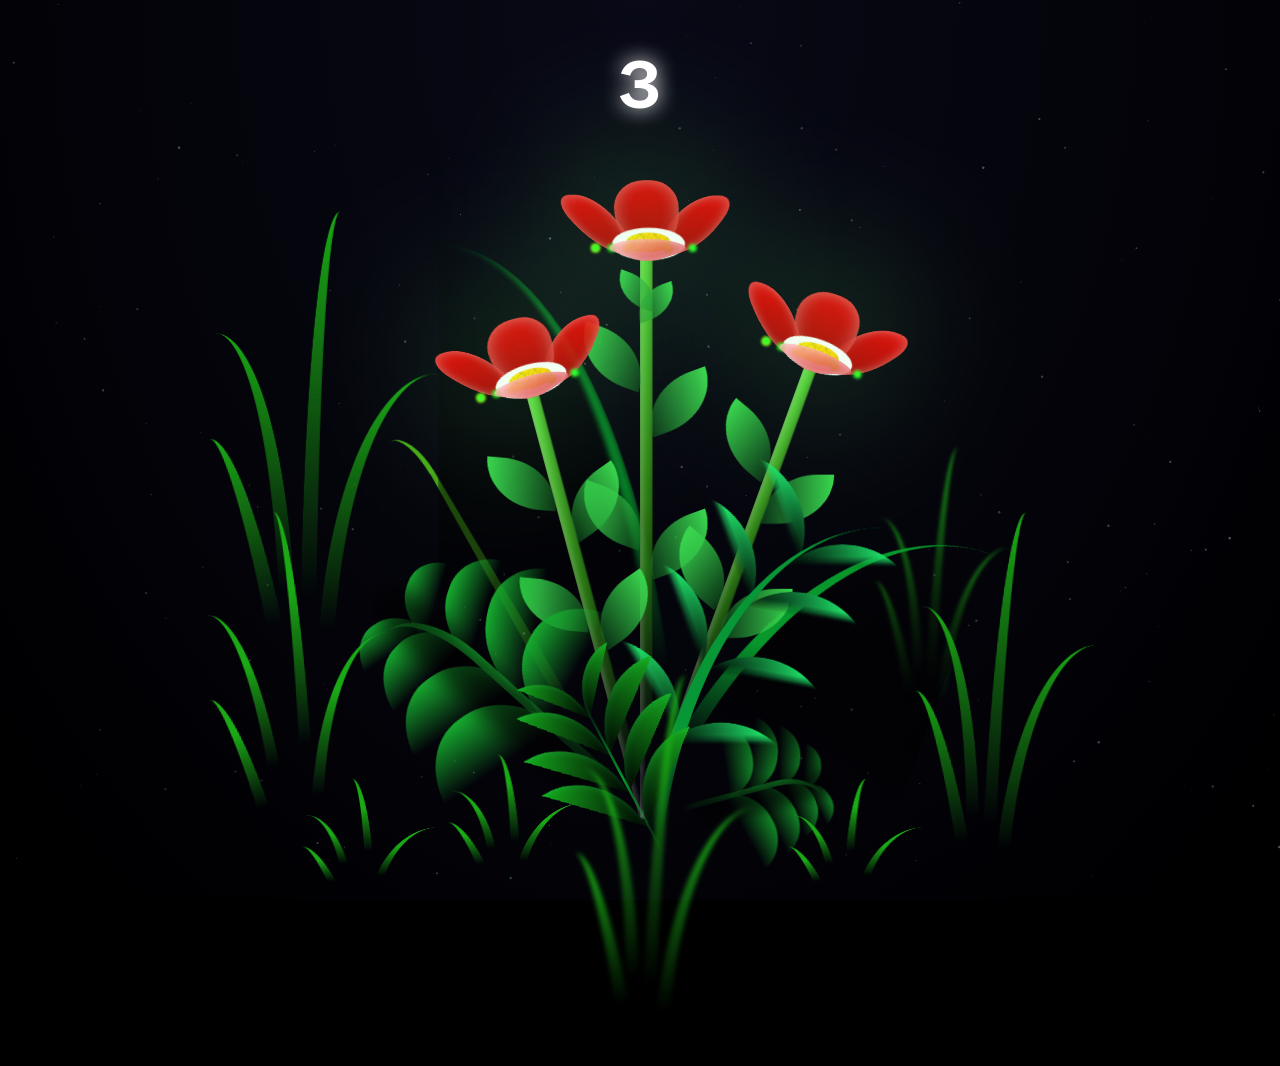
==== commit 9078c41b: "Add animated falling stars background" ====
--- a/flower.html
+++ b/flower.html
@@ -14,7 +14,9 @@
 
 <body class="not-loaded">
   <!-- Background -->
-  <div class="night"></div>
+  <div class="night">
+    <canvas id="starsCanvas"></canvas>
+  </div>
 
   <!-- Flower -->
   <div class="flowers">
@@ -321,4 +323,5 @@
 </html>
 
 <!-- Import Javascript -->
+<script src="js/stars.js"></script>
 <script src="js/main.js"></script>
--- a/css/style.css
+++ b/css/style.css
@@ -40,8 +40,15 @@
   transform: translateX(-50%);
   width: 100%;
   height: 100%;
-  filter: blur(0.1vmin);
-  background-image: radial-gradient(ellipse at top, transparent 0%, var(--dark-color)), radial-gradient(ellipse at bottom, var(--dark-color), rgba(145, 233, 255, 0.2)), repeating-linear-gradient(220deg, rgb(0, 0, 0) 0px, rgb(0, 0, 0) 19px, transparent 19px, transparent 22px), repeating-linear-gradient(189deg, rgb(0, 0, 0) 0px, rgb(0, 0, 0) 19px, transparent 19px, transparent 22px), repeating-linear-gradient(148deg, rgb(0, 0, 0) 0px, rgb(0, 0, 0) 19px, transparent 19px, transparent 22px), linear-gradient(90deg, rgb(255, 255, 250), rgb(240, 240, 240));
+  background: radial-gradient(ellipse at top, #0a0a1a 0%, #000000 100%);
+}
+
+#starsCanvas {
+  position: absolute;
+  top: 0;
+  left: 0;
+  width: 100%;
+  height: 100%;
 }
 
 .flowers {
